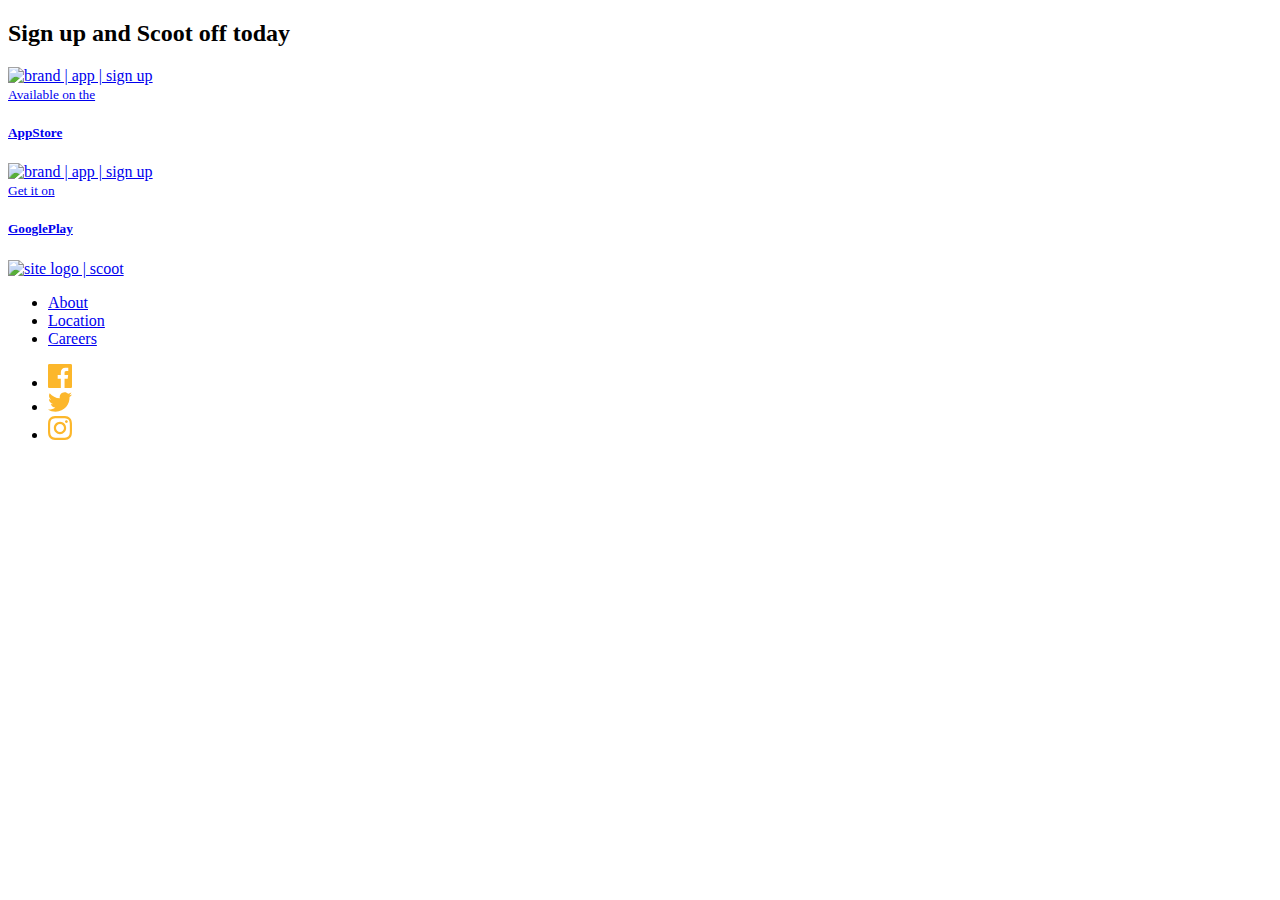
==== pages/careers/index.html @ c2de00ba "upload about page" ====
<!DOCTYPE html>
<html lang="en">
  <head>
    <meta charset="UTF-8" />
    <meta http-equiv="X-UA-Compatible" content="IE=edge" />
    <meta name="viewport" content="width=device-width, initial-scale=1.0" />
    <title>SCOOT | CAREER</title>
  </head>

  <body>
    <!-- HEADER -->

    <!-- MAIN -->
    <main class="main career">

    </main>

    <!-- FOOTER -->
    <footer class="footer">
      <section class="sign-up">
        <div class="container">
          <div class="sign-up__info">
            <h2 class="sign-up__title">Sign up and Scoot off today</h2>
          </div>

          <div class="sign-up__btns">
            <a href="#" class="sign-up__btn">
              <img src="./images/svg/apple.svg" alt="brand | app | sign up" />
              <div class="btn__text">
                <small class="btn__small-text">Available on the</small>
                <h5 class="btn__h5-text">AppStore</h5>
              </div>
            </a>

            <a href="#" class="sign-up__btn">
              <img src="./images/svg/google.svg" alt="brand | app | sign up" />
              <div class="btn__text">
                <small class="btn__small-text">Get it on</small>
                <h5 class="btn__h5-text">GooglePlay</h5>
              </div>
            </a>
          </div>
        </div>
      </section>

      <section class="footer__navbar">
        <div class="container">
          <!-- SITE---LOGO -->
          <a href="./" class="site-logo__link">
            <img
              class="site-logo__img"
              width="103"
              height="29"
              src="./images/svg/site-logo-light.svg"
              alt="site logo | scoot"
            />
          </a>

          <!-- NAV BAR -->
          <nav class="site-nav">
            <!-- NAV__LIST -->
            <ul class="site-nav__list">
              <li class="site-nav__item">
                <a href="./pages/about/" class="site-nav__link"> About </a>
              </li>

              <li class="site-nav__item">
                <a href="./pages/locations/" class="site-nav__link">
                  Location
                </a>
              </li>

              <li class="site-nav__item">
                <a href="./pages/careers/" class="site-nav__link"> Careers </a>
              </li>
            </ul>

            <!-- FOOTER ICONS -->
            <ul class="icons__group">
              <li class="icons__item">
                <a href="#" class="icons__link">
                  <svg
                    width="24"
                    height="24"
                    viewBox="0 0 24 24"
                    fill="none"
                    xmlns="http://www.w3.org/2000/svg"
                  >
                    <path
                      d="M22.675 0H1.325C0.593 0 0 0.593 0 1.325V22.676C0 23.407 0.593 24 1.325 24H12.82V14.706H9.692V11.084H12.82V8.413C12.82 5.313 14.713 3.625 17.479 3.625C18.804 3.625 19.942 3.724 20.274 3.768V7.008L18.356 7.009C16.852 7.009 16.561 7.724 16.561 8.772V11.085H20.148L19.681 14.707H16.561V24H22.677C23.407 24 24 23.407 24 22.675V1.325C24 0.593 23.407 0 22.675 0Z"
                      fill="#FCB72B"
                    />
                  </svg>
                </a>
              </li>

              <li class="icons__item">
                <a href="#" class="icons__link">
                  <svg
                    width="24"
                    height="20"
                    viewBox="0 0 24 20"
                    fill="none"
                    xmlns="http://www.w3.org/2000/svg"
                  >
                    <path
                      d="M24 2.55699C23.117 2.94899 22.168 3.21299 21.172 3.33199C22.189 2.72299 22.97 1.75799 23.337 0.607986C22.386 1.17199 21.332 1.58199 20.21 1.80299C19.313 0.845986 18.032 0.247986 16.616 0.247986C13.437 0.247986 11.101 3.21399 11.819 6.29299C7.728 6.08799 4.1 4.12799 1.671 1.14899C0.381 3.36199 1.002 6.25699 3.194 7.72299C2.388 7.69699 1.628 7.47599 0.965 7.10699C0.911 9.38799 2.546 11.522 4.914 11.997C4.221 12.185 3.462 12.229 2.69 12.081C3.316 14.037 5.134 15.46 7.29 15.5C5.22 17.123 2.612 17.848 0 17.54C2.179 18.937 4.768 19.752 7.548 19.752C16.69 19.752 21.855 12.031 21.543 5.10599C22.505 4.41099 23.34 3.54399 24 2.55699Z"
                      fill="#FCB72B"
                    />
                  </svg>
                </a>
              </li>

              <li class="icons__item">
                <a href="#" class="icons__link">
                  <svg
                    width="24"
                    height="24"
                    viewBox="0 0 24 24"
                    fill="none"
                    xmlns="http://www.w3.org/2000/svg"
                  >
                    <path
                      fill-rule="evenodd"
                      clip-rule="evenodd"
                      d="M12 0C8.741 0 8.333 0.014 7.053 0.072C2.695 0.272 0.273 2.69 0.073 7.052C0.014 8.333 0 8.741 0 12C0 15.259 0.014 15.668 0.072 16.948C0.272 21.306 2.69 23.728 7.052 23.928C8.333 23.986 8.741 24 12 24C15.259 24 15.668 23.986 16.948 23.928C21.302 23.728 23.73 21.31 23.927 16.948C23.986 15.668 24 15.259 24 12C24 8.741 23.986 8.333 23.928 7.053C23.732 2.699 21.311 0.273 16.949 0.073C15.668 0.014 15.259 0 12 0ZM12 2.163C15.204 2.163 15.584 2.175 16.85 2.233C20.102 2.381 21.621 3.924 21.769 7.152C21.827 8.417 21.838 8.797 21.838 12.001C21.838 15.206 21.826 15.585 21.769 16.85C21.62 20.075 20.105 21.621 16.85 21.769C15.584 21.827 15.206 21.839 12 21.839C8.796 21.839 8.416 21.827 7.151 21.769C3.891 21.62 2.38 20.07 2.232 16.849C2.174 15.584 2.162 15.205 2.162 12C2.162 8.796 2.175 8.417 2.232 7.151C2.381 3.924 3.896 2.38 7.151 2.232C8.417 2.175 8.796 2.163 12 2.163ZM5.838 12C5.838 8.597 8.597 5.838 12 5.838C15.403 5.838 18.162 8.597 18.162 12C18.162 15.404 15.403 18.163 12 18.163C8.597 18.163 5.838 15.403 5.838 12ZM12 16C9.791 16 8 14.21 8 12C8 9.791 9.791 8 12 8C14.209 8 16 9.791 16 12C16 14.21 14.209 16 12 16ZM16.965 5.595C16.965 4.8 17.61 4.155 18.406 4.155C19.201 4.155 19.845 4.8 19.845 5.595C19.845 6.39 19.201 7.035 18.406 7.035C17.61 7.035 16.965 6.39 16.965 5.595Z"
                      fill="#FCB72B"
                    />
                  </svg>
                </a>
              </li>
            </ul>
          </nav>
        </div>
      </section>
    </footer>


    <script src="../../js/app.js"></script>
  </body>
</html>
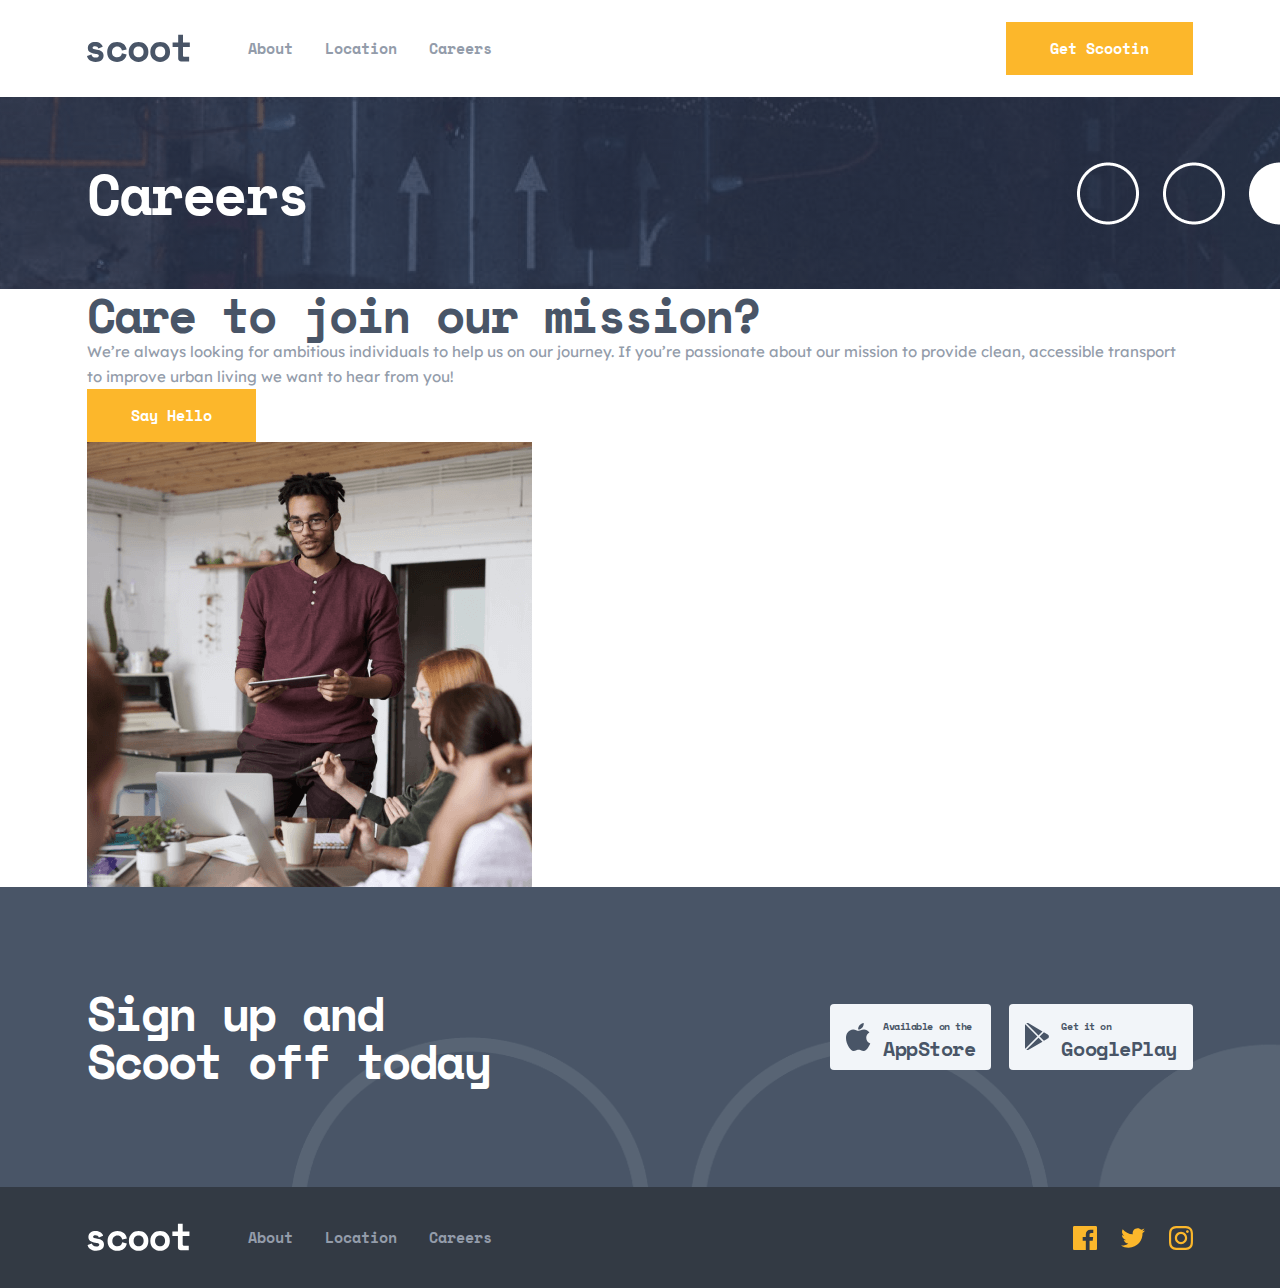
==== commit 3a934e06: "tynified images" ====
--- a/pages/careers/index.html
+++ b/pages/careers/index.html
@@ -5,14 +5,110 @@
     <meta http-equiv="X-UA-Compatible" content="IE=edge" />
     <meta name="viewport" content="width=device-width, initial-scale=1.0" />
     <title>SCOOT | CAREER</title>
+    <!-- FAVICON -->
+    <link
+      rel="shortcut icon"
+      href="../../images/svg/site-logo-light.svg"
+      type="image/x-icon"
+    />
+    <!-- STYLE -->
+    <link rel="stylesheet" href="../../css/main.css" />
   </head>
-
-  <body>
+  <body class="career">
     <!-- HEADER -->
+    <header class="header">
+      <div class="container">
+        <!-- SITE-NAV TOGGLER BTNs -->
+        <!-- ---OPENER -->
+        <button class="site-nav__btn opener">
+          <img src="../../images/svg/oppener.svg" />
+        </button>
+
+        <!-- --CLOSER -->
+        <button class="site-nav__btn closer">
+          <img src="../../images/svg/closer.svg" />
+        </button>
+
+        <!-- SITE--LOGO -->
+        <a href="../../" class="site-logo__link">
+          <img
+            class="site-logo__img"
+            width="103"
+            height="29"
+            src="../../images/svg/site-logo.svg"
+            alt="site logo | scoot"
+          />
+        </a>
+
+        <!-- NAV BAR -->
+        <nav class="site-nav">
+          <!-- NAV__LIST -->
+          <ul class="site-nav__list">
+            <li class="site-nav__item">
+              <a href="./" class="site-nav__link"> About </a>
+            </li>
+
+            <li class="site-nav__item">
+              <a href="../locations/" class="site-nav__link"> Location </a>
+            </li>
+
+            <li class="site-nav__item">
+              <a href="../careers/" class="site-nav__link"> Careers </a>
+            </li>
+          </ul>
+
+          <!-- SITE BTN -->
+          <a href="#" class="site-btn">Get Scootin</a>
+        </nav>
+        <div class="black-bg"></div>
+      </div>
+    </header>
 
     <!-- MAIN -->
-    <main class="main career">
-
+    <main class="main">
+      <section class="main-top">
+        <div class="container">
+          <h1 class="main-top__title">Careers</h1>
+
+          <div class="img-group">
+            <img
+              class="img-group__item"
+              src="../../images/png/main-top-circle.png"
+            />
+            <img
+              class="img-group__item"
+              src="../../images/png/main-top-circle.png"
+            />
+            <img
+              class="img-group__item"
+              src="../../images/png/main-top-circle-half.png"
+            />
+          </div>
+        </div>
+      </section>
+
+      <section class="hero">
+        <div class="container">
+          <div class="hero__info">
+            <h2 class="hero__title">Care to join our mission?</h2>
+
+            <p class="hero__text">
+              We’re always looking for ambitious individuals to help us on our
+              journey. If you’re passionate about our mission to provide clean,
+              accessible transport to improve urban living we want to hear from
+              you!
+            </p>
+
+            <a href="./" class="site-btn"> Say Hello </a>
+          </div>
+
+          <div class="hero__img-wrapper">
+            <img src="../../images/png/career-hero-img.png" class="hero__img" />
+          </div>
+
+          <img src="" class="abs-img">
+        </div>
+      </section>
     </main>
 
     <!-- FOOTER -->
@@ -25,7 +121,10 @@
 
           <div class="sign-up__btns">
             <a href="#" class="sign-up__btn">
-              <img src="./images/svg/apple.svg" alt="brand | app | sign up" />
+              <img
+                src="../../images/svg/apple.svg"
+                alt="brand | app | sign up"
+              />
               <div class="btn__text">
                 <small class="btn__small-text">Available on the</small>
                 <h5 class="btn__h5-text">AppStore</h5>
@@ -33,7 +132,10 @@
             </a>
 
             <a href="#" class="sign-up__btn">
-              <img src="./images/svg/google.svg" alt="brand | app | sign up" />
+              <img
+                src="../../images/svg/google.svg"
+                alt="brand | app | sign up"
+              />
               <div class="btn__text">
                 <small class="btn__small-text">Get it on</small>
                 <h5 class="btn__h5-text">GooglePlay</h5>
@@ -46,12 +148,12 @@
       <section class="footer__navbar">
         <div class="container">
           <!-- SITE---LOGO -->
-          <a href="./" class="site-logo__link">
+          <a href="../../" class="site-logo__link">
             <img
               class="site-logo__img"
               width="103"
               height="29"
-              src="./images/svg/site-logo-light.svg"
+              src="../../images/svg/site-logo-light.svg"
               alt="site logo | scoot"
             />
           </a>
@@ -61,17 +163,15 @@
             <!-- NAV__LIST -->
             <ul class="site-nav__list">
               <li class="site-nav__item">
-                <a href="./pages/about/" class="site-nav__link"> About </a>
+                <a href="../about/" class="site-nav__link"> About </a>
               </li>
 
               <li class="site-nav__item">
-                <a href="./pages/locations/" class="site-nav__link">
-                  Location
-                </a>
+                <a href="../locations/" class="site-nav__link"> Location </a>
               </li>
 
               <li class="site-nav__item">
-                <a href="./pages/careers/" class="site-nav__link"> Careers </a>
+                <a href="./" class="site-nav__link"> Careers </a>
               </li>
             </ul>
 
@@ -135,7 +235,7 @@
       </section>
     </footer>
 
-
+    <!-- SCRIPT -->
     <script src="../../js/app.js"></script>
   </body>
 </html>
--- a/css/main.css
+++ b/css/main.css
@@ -0,0 +1,1266 @@
+/* space-mono-regular - latin */
+@font-face {
+  font-family: "Space Mono";
+  font-style: normal;
+  font-weight: 400;
+  src: url("../fonts/SB mono/space-mono-v12-latin-regular.eot"); /* IE9 Compat Modes */
+  src: local(""), url("../fonts/SB mono/space-mono-v12-latin-regular.eot?#iefix") format("embedded-opentype"), url("../fonts/SB mono/space-mono-v12-latin-regular.woff2") format("woff2"), url("../fonts/SB mono/space-mono-v12-latin-regular.woff") format("woff"), url("../fonts/SB mono/space-mono-v12-latin-regular.ttf") format("truetype"), url("../fonts/SB mono/space-mono-v12-latin-regular.svg#SpaceMono") format("svg"); /* Legacy iOS */
+}
+/* space-mono-700 - latin */
+@font-face {
+  font-family: "Space Mono Bold";
+  font-style: normal;
+  font-weight: 700;
+  src: url("../fonts/SB mono/space-mono-v12-latin-700.eot"); /* IE9 Compat Modes */
+  src: local(""), url("../fonts/SB mono/space-mono-v12-latin-700.eot?#iefix") format("embedded-opentype"), url("../fonts/SB mono/space-mono-v12-latin-700.woff2") format("woff2"), url("../fonts/SB mono/space-mono-v12-latin-700.woff") format("woff"), url("../fonts/SB mono/space-mono-v12-latin-700.ttf") format("truetype"), url("../fonts/SB mono/space-mono-v12-latin-700.svg#SpaceMono") format("svg"); /* Legacy iOS */
+}
+/* lexend-deca-regular - latin */
+@font-face {
+  font-family: "Lexend Deca";
+  font-style: normal;
+  font-weight: 400;
+  src: url("../fonts/lexend deca/lexend-deca-v17-latin-regular.eot"); /* IE9 Compat Modes */
+  src: local(""), url("../fonts/lexend deca/lexend-deca-v17-latin-regular.eot?#iefix") format("embedded-opentype"), url("../fonts/lexend deca/lexend-deca-v17-latin-regular.woff2") format("woff2"), url("../fonts/lexend deca/lexend-deca-v17-latin-regular.woff") format("woff"), url("../fonts/lexend deca/lexend-deca-v17-latin-regular.ttf") format("truetype"), url("../fonts/lexend deca/lexend-deca-v17-latin-regular.svg#LexendDeca") format("svg"); /* Legacy iOS */
+}
+/*! normalize.css v8.0.1 | MIT License | github.com/necolas/normalize.css */
+/* Document
+   ========================================================================== */
+/**
+ * 1. Correct the line height in all browsers.
+ * 2. Prevent adjustments of font size after orientation changes in iOS.
+ */
+html {
+  line-height: 1.15; /* 1 */
+  -webkit-text-size-adjust: 100%; /* 2 */
+}
+
+/* Sections
+   ========================================================================== */
+/**
+ * Remove the margin in all browsers.
+ */
+body {
+  margin: 0;
+}
+
+/**
+ * Render the `main` element consistently in IE.
+ */
+main {
+  display: block;
+}
+
+/**
+ * Correct the font size and margin on `h1` elements within `section` and
+ * `article` contexts in Chrome, Firefox, and Safari.
+ */
+h1 {
+  font-size: 2em;
+  margin: 0.67em 0;
+}
+
+/* Grouping content
+   ========================================================================== */
+/**
+ * 1. Add the correct box sizing in Firefox.
+ * 2. Show the overflow in Edge and IE.
+ */
+hr {
+  box-sizing: content-box; /* 1 */
+  height: 0; /* 1 */
+  overflow: visible; /* 2 */
+}
+
+/**
+ * 1. Correct the inheritance and scaling of font size in all browsers.
+ * 2. Correct the odd `em` font sizing in all browsers.
+ */
+pre {
+  font-family: monospace, monospace; /* 1 */
+  font-size: 1em; /* 2 */
+}
+
+/* Text-level semantics
+   ========================================================================== */
+/**
+ * Remove the gray background on active links in IE 10.
+ */
+a {
+  background-color: transparent;
+}
+
+/**
+ * 1. Remove the bottom border in Chrome 57-
+ * 2. Add the correct text decoration in Chrome, Edge, IE, Opera, and Safari.
+ */
+abbr[title] {
+  border-bottom: none; /* 1 */
+  text-decoration: underline; /* 2 */
+  -webkit-text-decoration: underline dotted;
+          text-decoration: underline dotted; /* 2 */
+}
+
+/**
+ * Add the correct font weight in Chrome, Edge, and Safari.
+ */
+b,
+strong {
+  font-weight: bolder;
+}
+
+/**
+ * 1. Correct the inheritance and scaling of font size in all browsers.
+ * 2. Correct the odd `em` font sizing in all browsers.
+ */
+code,
+kbd,
+samp {
+  font-family: monospace, monospace; /* 1 */
+  font-size: 1em; /* 2 */
+}
+
+/**
+ * Add the correct font size in all browsers.
+ */
+small {
+  font-size: 80%;
+}
+
+/**
+ * Prevent `sub` and `sup` elements from affecting the line height in
+ * all browsers.
+ */
+sub,
+sup {
+  font-size: 75%;
+  line-height: 0;
+  position: relative;
+  vertical-align: baseline;
+}
+
+sub {
+  bottom: -0.25em;
+}
+
+sup {
+  top: -0.5em;
+}
+
+/* Embedded content
+   ========================================================================== */
+/**
+ * Remove the border on images inside links in IE 10.
+ */
+img {
+  border-style: none;
+}
+
+/* Forms
+   ========================================================================== */
+/**
+ * 1. Change the font styles in all browsers.
+ * 2. Remove the margin in Firefox and Safari.
+ */
+button,
+input,
+optgroup,
+select,
+textarea {
+  font-family: inherit; /* 1 */
+  font-size: 100%; /* 1 */
+  line-height: 1.15; /* 1 */
+  margin: 0; /* 2 */
+}
+
+/**
+ * Show the overflow in IE.
+ * 1. Show the overflow in Edge.
+ */
+button,
+input { /* 1 */
+  overflow: visible;
+}
+
+/**
+ * Remove the inheritance of text transform in Edge, Firefox, and IE.
+ * 1. Remove the inheritance of text transform in Firefox.
+ */
+button,
+select { /* 1 */
+  text-transform: none;
+}
+
+/**
+ * Correct the inability to style clickable types in iOS and Safari.
+ */
+button,
+[type=button],
+[type=reset],
+[type=submit] {
+  -webkit-appearance: button;
+}
+
+/**
+ * Remove the inner border and padding in Firefox.
+ */
+button::-moz-focus-inner,
+[type=button]::-moz-focus-inner,
+[type=reset]::-moz-focus-inner,
+[type=submit]::-moz-focus-inner {
+  border-style: none;
+  padding: 0;
+}
+
+/**
+ * Restore the focus styles unset by the previous rule.
+ */
+button:-moz-focusring,
+[type=button]:-moz-focusring,
+[type=reset]:-moz-focusring,
+[type=submit]:-moz-focusring {
+  outline: 1px dotted ButtonText;
+}
+
+/**
+ * Correct the padding in Firefox.
+ */
+fieldset {
+  padding: 0.35em 0.75em 0.625em;
+}
+
+/**
+ * 1. Correct the text wrapping in Edge and IE.
+ * 2. Correct the color inheritance from `fieldset` elements in IE.
+ * 3. Remove the padding so developers are not caught out when they zero out
+ *    `fieldset` elements in all browsers.
+ */
+legend {
+  box-sizing: border-box; /* 1 */
+  color: inherit; /* 2 */
+  display: table; /* 1 */
+  max-width: 100%; /* 1 */
+  padding: 0; /* 3 */
+  white-space: normal; /* 1 */
+}
+
+/**
+ * Add the correct vertical alignment in Chrome, Firefox, and Opera.
+ */
+progress {
+  vertical-align: baseline;
+}
+
+/**
+ * Remove the default vertical scrollbar in IE 10+.
+ */
+textarea {
+  overflow: auto;
+}
+
+/**
+ * 1. Add the correct box sizing in IE 10.
+ * 2. Remove the padding in IE 10.
+ */
+[type=checkbox],
+[type=radio] {
+  box-sizing: border-box; /* 1 */
+  padding: 0; /* 2 */
+}
+
+/**
+ * Correct the cursor style of increment and decrement buttons in Chrome.
+ */
+[type=number]::-webkit-inner-spin-button,
+[type=number]::-webkit-outer-spin-button {
+  height: auto;
+}
+
+/**
+ * 1. Correct the odd appearance in Chrome and Safari.
+ * 2. Correct the outline style in Safari.
+ */
+[type=search] {
+  -webkit-appearance: textfield; /* 1 */
+  outline-offset: -2px; /* 2 */
+}
+
+/**
+ * Remove the inner padding in Chrome and Safari on macOS.
+ */
+[type=search]::-webkit-search-decoration {
+  -webkit-appearance: none;
+}
+
+/**
+ * 1. Correct the inability to style clickable types in iOS and Safari.
+ * 2. Change font properties to `inherit` in Safari.
+ */
+::-webkit-file-upload-button {
+  -webkit-appearance: button; /* 1 */
+  font: inherit; /* 2 */
+}
+
+/* Interactive
+   ========================================================================== */
+/*
+ * Add the correct display in Edge, IE 10+, and Firefox.
+ */
+details {
+  display: block;
+}
+
+/*
+ * Add the correct display in all browsers.
+ */
+summary {
+  display: list-item;
+}
+
+/* Misc
+   ========================================================================== */
+/**
+ * Add the correct display in IE 10+.
+ */
+template {
+  display: none;
+}
+
+/**
+ * Add the correct display in IE 10.
+ */
+[hidden] {
+  display: none;
+}
+
+body {
+  font-size: 1.5rem;
+  line-height: 1.67;
+  letter-spacing: normal;
+  color: #939caa;
+  font-family: "Lexend Deca", Helvetica, sans-serif;
+  font-weight: 400;
+}
+
+h1 {
+  font-size: 5.6rem;
+  line-height: 1;
+  letter-spacing: -2.5px;
+  color: #495567;
+  font-family: "Space Mono Bold", Arial, sans-serif;
+  font-weight: 700;
+}
+
+h2 {
+  font-size: 4.8rem;
+  line-height: 1;
+  letter-spacing: -2.14px;
+  color: #495567;
+  font-family: "Space Mono Bold", Arial, sans-serif;
+  font-weight: 700;
+}
+
+h3 {
+  font-size: 4rem;
+  line-height: 1.2;
+  letter-spacing: -1.79px;
+  color: #495567;
+  font-family: "Space Mono Bold", Arial, sans-serif;
+  font-weight: 700;
+}
+
+h4 {
+  font-size: 2.4rem;
+  line-height: 1.17;
+  letter-spacing: -1.07px;
+  color: #495567;
+  font-family: "Space Mono Bold", Arial, sans-serif;
+  font-weight: 700;
+}
+
+*,
+*::after,
+*::before {
+  margin: 0;
+  padding: 0;
+  box-sizing: border-box;
+  scroll-behavior: smooth;
+}
+
+*:focus {
+  outline: 2px dashed #fcb72b;
+  outline-offset: 4px;
+}
+
+html {
+  height: 100%;
+  font-size: 62.5%;
+}
+
+body {
+  height: 100%;
+  display: flex;
+  flex-direction: column;
+  background-color: #ffffff;
+}
+
+h1,
+h2,
+h3,
+h4,
+.h5,
+.h6 {
+  font-family: "Space Mono Bold", Arial, sans-serif;
+  margin: 0;
+}
+
+ul,
+ol {
+  list-style: none;
+  margin: 0;
+  padding: 0;
+}
+
+a {
+  text-decoration: none;
+}
+
+img {
+  display: flex;
+}
+
+section {
+  overflow-x: hidden;
+}
+
+.main {
+  flex-grow: 1;
+  margin-top: 97.05px;
+}
+
+.container {
+  width: 100%;
+  max-width: 1206px;
+  margin: 0 auto;
+  padding: 0 50px;
+}
+
+.scroll-none {
+  overflow: hidden;
+}
+
+button {
+  cursor: pointer;
+}
+
+.site-btn {
+  display: inline-block;
+  background-color: #fcb72b;
+  text-align: center;
+  font-size: 1.5rem;
+  line-height: 1.67;
+  letter-spacing: normal;
+  color: #ffffff;
+  font-family: "Space Mono Bold", Arial, sans-serif;
+  font-weight: 700;
+  border: 3px solid #fcb72b;
+  border-radius: 0px;
+  padding: 1.1rem 4.1rem;
+  transition: all 0.3s ease-in;
+}
+.site-btn:hover {
+  background-color: transparent;
+  color: #fcb72b;
+}
+.site-btn:active {
+  opacity: 0.6;
+}
+
+.site-nav__btn {
+  padding: 1.1rem 3.7rem;
+}
+
+.main-top {
+  padding-top: 6.85rem;
+  padding-bottom: 6.95rem;
+  background: linear-gradient(180deg, rgba(47, 59, 89, 0.693) 99%, #fff 0%), url("../images/png/main-top-about-bg.png");
+  background-repeat: no-repeat;
+  background-size: cover;
+  position: relative;
+}
+.main-top .container {
+  display: flex;
+  justify-content: space-between;
+  align-items: center;
+}
+.main-top__title {
+  color: #ffffff;
+}
+.main-top .img-group {
+  display: flex;
+  position: absolute;
+  gap: 2.4rem;
+  right: 0;
+  top: auto;
+  bottom: auto;
+}
+
+.career .main-top {
+  background: linear-gradient(180deg, rgba(47, 59, 89, 0.693) 99%, #fff 0%), url("../images/png/main-top-career-bg.png");
+}
+
+.header {
+  width: 100%;
+  position: fixed;
+  top: 0;
+  left: 0;
+  right: 0;
+  z-index: 999;
+  padding-top: 2.2rem;
+  padding-bottom: 2.2rem;
+  background-color: #ffffff;
+}
+.header .container {
+  display: flex;
+  align-items: center;
+}
+
+.site-logo__link {
+  margin-right: 5.81rem;
+}
+
+.site-nav {
+  display: flex;
+  align-items: center;
+  justify-content: space-between;
+  flex-grow: 1;
+}
+.site-nav__list {
+  display: flex;
+  align-items: center;
+  gap: 3.2rem;
+}
+.site-nav__link {
+  font-size: 1.5rem;
+  line-height: 1.67;
+  letter-spacing: normal;
+  color: #939caa;
+  font-family: "Space Mono Bold", Arial, sans-serif;
+  font-weight: 700;
+  transition: color 0.2s ease-in;
+}
+.site-nav__link:hover {
+  color: #fcb72b;
+}
+.site-nav__link:active {
+  opacity: 0.6;
+}
+.site-nav__btn {
+  width: 20px;
+  height: 16px;
+  display: none;
+  border: none;
+  background-color: transparent;
+  padding: 0;
+  margin: 0;
+  margin-top: auto;
+  margin-bottom: auto;
+  cursor: pointer;
+}
+.site-nav__btn.show {
+  display: inline-block;
+}
+
+.black-bg {
+  display: none;
+  width: w0vw;
+  height: 100vh;
+  position: fixed;
+  top: 72px;
+  left: 0;
+  z-index: -1;
+  background-color: rgba(0, 0, 0, 0.5);
+  display: flex;
+}
+
+.black-bg.show-nav {
+  width: 100vw;
+}
+
+.home .hero {
+  width: 100%;
+  background: url("../images/png/hero-2.png"), url("../images/png/hero-1.png"), linear-gradient(180deg, rgba(47, 59, 89, 0.693) 99%, #fff 0%), url("../images/png/hero-bg.png");
+  background-repeat: no-repeat;
+  background-size: 580px 180px, 23vw 20px, cover, cover;
+  background-position: 50vw 420px, 0px 420px, center, center center;
+  padding-top: 15.3em;
+  padding-bottom: 15.2rem;
+}
+.home .hero__info {
+  max-width: 500px;
+  color: #ffffff;
+}
+.home .hero__title {
+  color: #ffffff;
+  margin-bottom: 4rem;
+}
+.home .hero__text {
+  padding-left: 9.5rem;
+  margin-bottom: 4rem;
+}
+.home .instructions {
+  background-image: url(../images/png/instruction-bg.png);
+  background-repeat: no-repeat;
+  background-size: 66% 15px;
+  background-position: left 20rem;
+  padding-top: 16rem;
+  padding-bottom: 10rem;
+}
+.home .instructions__list {
+  display: flex;
+  gap: 3rem;
+}
+.home .instructions__item {
+  max-width: 350px;
+}
+.home .instructions__img-wrapper {
+  width: 96px;
+  height: 96px;
+  background-color: #fcb72b;
+  border-radius: 50%;
+  display: flex;
+  align-items: center;
+  justify-content: center;
+  margin-bottom: 4rem;
+}
+.home .instructions__title {
+  margin-bottom: 2.7rem;
+}
+.home .easyTo {
+  padding-top: 10rem;
+  padding-bottom: 32.9rem;
+}
+.home .easyTo .container {
+  position: relative;
+  display: flex;
+  justify-content: space-between;
+  align-items: center;
+}
+.home .easyTo .ABSimg {
+  width: 1070px;
+  height: 170px;
+  position: absolute;
+  right: -30%;
+  bottom: 0;
+  z-index: 5;
+}
+.home .easyTo .second-img {
+  top: 70px;
+  right: -69%;
+}
+.home .easyTo .left-side {
+  top: 0;
+  left: -70%;
+}
+.home .easyTo .bg-half-circle {
+  background-image: url("../images/png/cicle-bg.png");
+  background-repeat: no-repeat;
+  background-position: center right;
+}
+.home .easyTo .left-bg {
+  background-image: url("../images/png/cicle-bg-left.png");
+  background-position: center left;
+}
+.home .easyTo .T-right {
+  flex-direction: row-reverse;
+  margin-top: 15.5em;
+  margin-bottom: 15.5em;
+}
+.home .easyTo__info {
+  width: 445px;
+}
+.home .easyTo__title {
+  margin-bottom: 2.4rem;
+}
+.home .easyTo__text {
+  margin-bottom: 4rem;
+}
+.home .easyTo__img-wrapper {
+  width: 445px;
+  height: 445px;
+  border-radius: 50%;
+  overflow: hidden;
+}
+
+.about .mobility {
+  padding-top: 6rem;
+}
+.about .mobility-inner {
+  position: relative;
+  padding-top: 6rem;
+  padding-bottom: 6rem;
+  background-image: url("../../images/png/cicle-bg.png");
+  background-repeat: no-repeat;
+  background-position: center right;
+}
+.about .mobility__info {
+  max-width: 445px;
+}
+.about .mobility__title {
+  margin-bottom: 2.4rem;
+}
+.about .mobility__img-wrapper {
+  width: 445px;
+  border-radius: 50%;
+  overflow: hidden;
+}
+.about .mobility .container {
+  display: flex;
+  justify-content: space-between;
+  align-items: center;
+}
+.about .mobility .abs-img__arrow {
+  width: 735px;
+  position: absolute;
+  right: 0;
+  bottom: 8rem;
+}
+.about .mobility .arrow-left {
+  width: 450px;
+  left: 0;
+  top: 60px;
+}
+.about .mobility .reverse {
+  background-image: url("../../images/png/cicle-bg-left.png");
+  background-position: left center;
+}
+.about .mobility .reverse .container {
+  flex-direction: row-reverse;
+}
+.about .values {
+  padding-top: 6rem;
+  padding-bottom: 6rem;
+}
+.about .values .container {
+  display: flex;
+  flex-direction: column;
+  align-items: center;
+  gap: 2.5rem;
+}
+.about .values__list {
+  width: 100%;
+  display: flex;
+  justify-content: space-between;
+  gap: 3rem;
+}
+.about .values__item {
+  width: 350px;
+  display: flex;
+  flex-direction: column;
+  align-items: center;
+  gap: 8.7rem;
+}
+.about .values__img {
+  border-radius: 50%;
+}
+.about .values__img-wrapper {
+  position: relative;
+  width: 240px;
+  height: 240px;
+}
+.about .values__img-number {
+  width: 96px;
+  height: 96px;
+  position: absolute;
+  right: 30%;
+  bottom: -55px;
+  display: flex;
+  align-items: center;
+  justify-content: center;
+  border-radius: 60%;
+  background-color: #fcb72b;
+}
+.about .values__img__info {
+  text-align: center;
+}
+.about .values__img__title {
+  margin-bottom: 2.7rem;
+}
+.about .values__info {
+  text-align: center;
+}
+.about .values__title {
+  margin-bottom: 2.7rem;
+}
+.about .faq {
+  padding-top: 6rem;
+  padding-bottom: 16rem;
+}
+.about .faq .container {
+  display: flex;
+  flex-direction: column;
+  gap: 6.4rem;
+}
+.about .faq__title {
+  text-align: center;
+}
+.about .faq .groups {
+  display: flex;
+  justify-content: space-between;
+  gap: 3rem;
+}
+.about .faq .groups__title {
+  width: 350px;
+}
+.about .faq .groups .cards {
+  display: flex;
+  flex-direction: column;
+  align-items: stretch;
+  gap: 1.6rem;
+}
+.about .faq .groups .cards .card {
+  max-width: 730px;
+  padding: 3.2rem 4rem;
+  background-color: #f2f5f9;
+  cursor: pointer;
+  transition: all 0.3s ease-in;
+}
+.about .faq .groups .cards .card:hover {
+  background-color: #fff4df;
+}
+.about .faq .groups .cards .card__header {
+  display: flex;
+  justify-content: space-between;
+  margin-bottom: 2.4rem;
+}
+.about .faq .groups .cards .card__btn {
+  border: none;
+  background-color: transparent;
+}
+.about .faq .groups .cards .card .open {
+  transform: rotate(180deg);
+}
+.about .faq .groups .cards .card__text {
+  color: #495567;
+}
+
+.footer .sign-up {
+  background-color: #495567;
+  background-image: url("../images/png/Group 22.png");
+  background-size: 990px 150px;
+  background-position: bottom right !important;
+  background-repeat: no-repeat;
+  padding-top: 10.2rem;
+  padding-bottom: 10.2rem;
+}
+.footer .sign-up__info {
+  width: 415px;
+}
+.footer .sign-up__title {
+  color: #ffffff;
+}
+.footer .sign-up .container {
+  display: flex;
+  justify-content: space-between;
+  align-items: center;
+}
+.footer .sign-up__btns {
+  display: flex;
+  align-items: center;
+  gap: 1.8rem;
+}
+.footer .sign-up__btn {
+  display: flex;
+  align-items: center;
+  align-content: center;
+  background-color: #f2f5f9;
+  border-radius: 4px;
+  gap: 12px;
+  padding-left: 1.6rem;
+  padding-right: 1.6rem;
+  padding-top: 0.8rem;
+  padding-bottom: 0.9rem;
+}
+.footer .sign-up__btn:focus {
+  outline-color: #f2f5f9;
+}
+.footer .sign-up .btn__small-text {
+  margin: 0;
+  font-size: 1rem;
+  line-height: 1.5;
+  letter-spacing: -0.45px;
+  color: #495567;
+  font-family: "Space Mono Bold", Arial, sans-serif;
+  font-weight: 700;
+}
+.footer .sign-up .btn__h5-text {
+  font-size: 2rem;
+  line-height: 1.2;
+  letter-spacing: -0.45px;
+  color: #495567;
+  font-family: "Space Mono Bold", Arial, sans-serif;
+  font-weight: 700;
+}
+.footer__navbar {
+  background-color: #333a44;
+  padding-top: 3.6rem;
+  padding-bottom: 3.6rem;
+}
+.footer .container {
+  display: flex;
+  align-items: center;
+}
+.footer .icons__group {
+  display: flex;
+  gap: 2.4rem;
+}
+.footer .icons__link {
+  height: 100%;
+  display: flex;
+  align-items: stretch;
+}
+.footer .icons__link svg {
+  height: 100%;
+  display: flex;
+}
+.footer .icons__link path {
+  transition: all 0.2s ease-in;
+}
+.footer .icons__link:hover path {
+  fill: #e5ecf4;
+}
+
+@media screen and (max-width: 1205px) {
+  .about .mobility .abs-img__arrow {
+    width: 600px;
+    height: 150px;
+  }
+  .about .mobility .abs-img__arrow.arrow-left {
+    width: 250px;
+    height: 170px;
+  }
+}
+@media screen and (max-width: 1055px) {
+  .about .mobility-inner {
+    background-position: top 6rem right;
+  }
+  .about .mobility-inner .container {
+    flex-direction: column-reverse;
+    gap: 5.6rem;
+    margin-bottom: 12rem;
+  }
+  .about .mobility-inner.reverse {
+    background-position: top 6rem left;
+  }
+  .about .mobility-inner.reverse .container {
+    flex-direction: column-reverse;
+  }
+  .about .mobility-inner .abs-img__arrow {
+    width: 700px;
+    height: 150px;
+    top: 33rem;
+    bottom: unset;
+  }
+  .about .mobility-inner .abs-img__arrow.arrow-left {
+    width: 50%;
+    height: 170px;
+    top: 0;
+  }
+}
+@media screen and (max-width: 972px) {
+  .about .values__list {
+    flex-direction: column;
+    align-items: center;
+    gap: 5.5rem;
+  }
+  .about .faq h3 {
+    text-align: center;
+  }
+  .about .faq .groups {
+    flex-direction: column;
+    align-items: center;
+  }
+  .about .faq .groups .cards {
+    width: 100%;
+  }
+  .about .faq .groups .cards .card {
+    max-width: none;
+  }
+}
+@media screen and (max-width: 768px) {
+  .header {
+    padding-top: 2.2rem;
+    padding-bottom: 2.1rem;
+  }
+  .home .hero {
+    padding-top: 13.7rem;
+    padding-bottom: 21.7rem;
+    text-align: center;
+    background-image: url("../images/png/hero-2.png"), url("../images/png/hero-tablet-bg.png");
+    background-size: 447px, cover;
+    background-position: bottom 40px left -150px, center;
+  }
+  .home .hero .container {
+    background: transparent;
+  }
+  .home .hero__info {
+    display: flex;
+    flex-direction: column;
+    justify-content: center;
+    align-items: center;
+    margin: 0 auto;
+  }
+  .home .instructions {
+    background-image: url(../images/png/instruction-mobile-bg.png);
+    background-size: 15px 512px;
+    background-position: top left 12.5vw;
+    padding-top: 12.2rem;
+    padding-bottom: 7.25rem;
+  }
+  .home .instructions__list {
+    flex-direction: column;
+    gap: 4rem;
+  }
+  .home .instructions__item {
+    max-width: 100%;
+    display: flex;
+    justify-content: space-between;
+  }
+  .home .instructions__info {
+    max-width: 398px;
+  }
+  .home .easyTo {
+    padding-top: 7.25rem;
+    padding-bottom: 10.4rem;
+  }
+  .home .easyTo .container {
+    position: relative;
+    display: flex;
+    flex-direction: column-reverse;
+    justify-content: space-between;
+    align-items: center;
+    text-align: center;
+    gap: 5.6rem;
+  }
+  .home .easyTo .ABSimg {
+    width: 100%;
+    position: absolute;
+    right: 0%;
+    top: 275px;
+    z-index: 5;
+  }
+  .home .easyTo .second-img {
+    top: 70px;
+    right: -69%;
+  }
+  .home .easyTo .left-side {
+    top: 0;
+    left: -55%;
+  }
+  .home .easyTo .bg-half-circle {
+    background-position: top right;
+  }
+  .home .easyTo .left-bg {
+    background-position: top left;
+  }
+  .home .easyTo .T-right {
+    flex-direction: column-reverse;
+    margin-top: 12.8rem;
+    margin-bottom: 12em;
+  }
+  .home .easyTo__info {
+    width: 445px;
+  }
+  .home .easyTo__title {
+    margin-bottom: 2.4rem;
+  }
+  .about .mobility .abs-img__arrow {
+    width: 100%;
+  }
+  .footer .sign-up {
+    padding-top: 6.2rem;
+    padding-bottom: 6.2rem;
+  }
+  .footer .sign-up__info {
+    text-align: center;
+    max-width: 415px;
+  }
+  .footer .sign-up .container {
+    display: flex;
+    flex-direction: column;
+    justify-content: space-between;
+    align-items: center;
+    gap: 4rem;
+  }
+  .footer .sign-up__btns {
+    gap: 1.286rem;
+  }
+  .footer__navbar {
+    background-color: #333a44;
+    padding-top: 3.6rem;
+    padding-bottom: 3.6rem;
+  }
+  .footer .container {
+    display: flex;
+    align-items: center;
+  }
+  .footer .icons__group {
+    display: flex;
+    gap: 2.4rem;
+  }
+}
+@media screen and (max-width: 720px) {
+  .scroll-none {
+    height: 100vw;
+    overflow-x: hidden;
+  }
+  .main {
+    margin-top: 72px;
+  }
+  .header .site-logo__link {
+    margin-left: auto;
+    margin-right: auto;
+  }
+  .header .site-nav {
+    height: 91.7vh;
+    width: 75vw;
+    position: absolute;
+    left: -75vw;
+    right: 0;
+    top: 72px;
+    bottom: 0px;
+    background-color: #333a44 !important;
+    z-index: 1000 !important;
+    flex-direction: column;
+    align-items: start;
+    padding: 6.4rem 3.2rem 2.4rem 3.2rem;
+    transition: left 0.3s ease-in;
+  }
+  .header .site-nav__list {
+    flex-direction: column;
+    align-items: start;
+    gap: 2.4rem;
+  }
+  .header .site-nav__link {
+    color: #f2f5f9;
+    font-size: 1.8rem;
+    line-height: 1.39;
+  }
+  .header .site-nav__link:hover {
+    color: #fcb72b;
+  }
+  .header .site-nav__link:active {
+    opacity: 0.6;
+  }
+  .header .site-nav__link:focus {
+    color: #fcb72b;
+  }
+  .header .site-nav__btn.opener {
+    display: block;
+  }
+  .header .site-nav__btn.hide {
+    display: none;
+  }
+  .header .site-nav.show-nav {
+    left: 0;
+  }
+  .site-btn {
+    margin: 0 auto;
+  }
+}
+@media screen and (max-width: 675px) {
+  .container {
+    padding: 0 25px;
+  }
+  .home .instructions {
+    background-position: top left 10vw;
+  }
+}
+@media screen and (max-width: 625px) {
+  h1 {
+    font-size: 4rem;
+    line-height: 1;
+  }
+  .home .hero {
+    background-image: url("../images/png/mobile-bg.png"), url("../images/png/hero-mobile-bg.png");
+    background-size: 140px, cover;
+    background-position: left bottom 34px, center;
+  }
+  .home .hero__info {
+    max-width: 350px;
+  }
+  .home .hero__info p {
+    font-size: 1.5rem;
+    padding: 0;
+  }
+  .home .instructions {
+    background-image: none;
+    padding-top: 12rem;
+    padding-bottom: 6rem;
+  }
+  .home .instructions__list {
+    gap: 4.8rem;
+  }
+  .home .instructions__item {
+    display: flex;
+    flex-direction: column;
+    justify-content: space-between;
+    align-items: center;
+    text-align: center;
+    margin: 0 auto;
+  }
+  .home .instructions__img-wrapper {
+    margin-bottom: 2.8rem;
+  }
+  .home .instructions__info {
+    max-width: 398px;
+  }
+  .home .instructions__title {
+    font-size: 2rem;
+    line-height: 1.4;
+  }
+  .footer .sign-up {
+    background-image: url("../images/png/Group 2.png");
+    background-size: contain;
+    padding-top: 8.8rem;
+    padding-bottom: 8.8rem;
+  }
+  .footer .sign-up__info {
+    max-width: 311px;
+  }
+  .footer .sign-up__title {
+    font-size: 3.2rem;
+  }
+  .footer .sign-up__btn {
+    gap: 8px;
+    padding-left: 1.1rem;
+    padding-right: 1.2rem;
+    padding-top: 0.571rem;
+    padding-bottom: 0.643rem;
+  }
+  .footer__navbar {
+    padding-top: 6.4rem;
+    padding-bottom: 8.8rem;
+  }
+  .footer__navbar .container {
+    flex-direction: column;
+    align-items: center;
+  }
+  .footer .site-nav {
+    flex-direction: column;
+    gap: 8.5rem;
+  }
+  .footer .site-nav__list {
+    flex-direction: column;
+  }
+  .footer .site-logo__link {
+    margin: 0 auto;
+    margin-bottom: 4.14rem;
+  }
+}
+@media screen and (max-width: 320px) {
+  .footer .sign-up__btns {
+    flex-direction: column;
+    align-items: stretch;
+    justify-content: space-between;
+  }
+}/*# sourceMappingURL=main.css.map */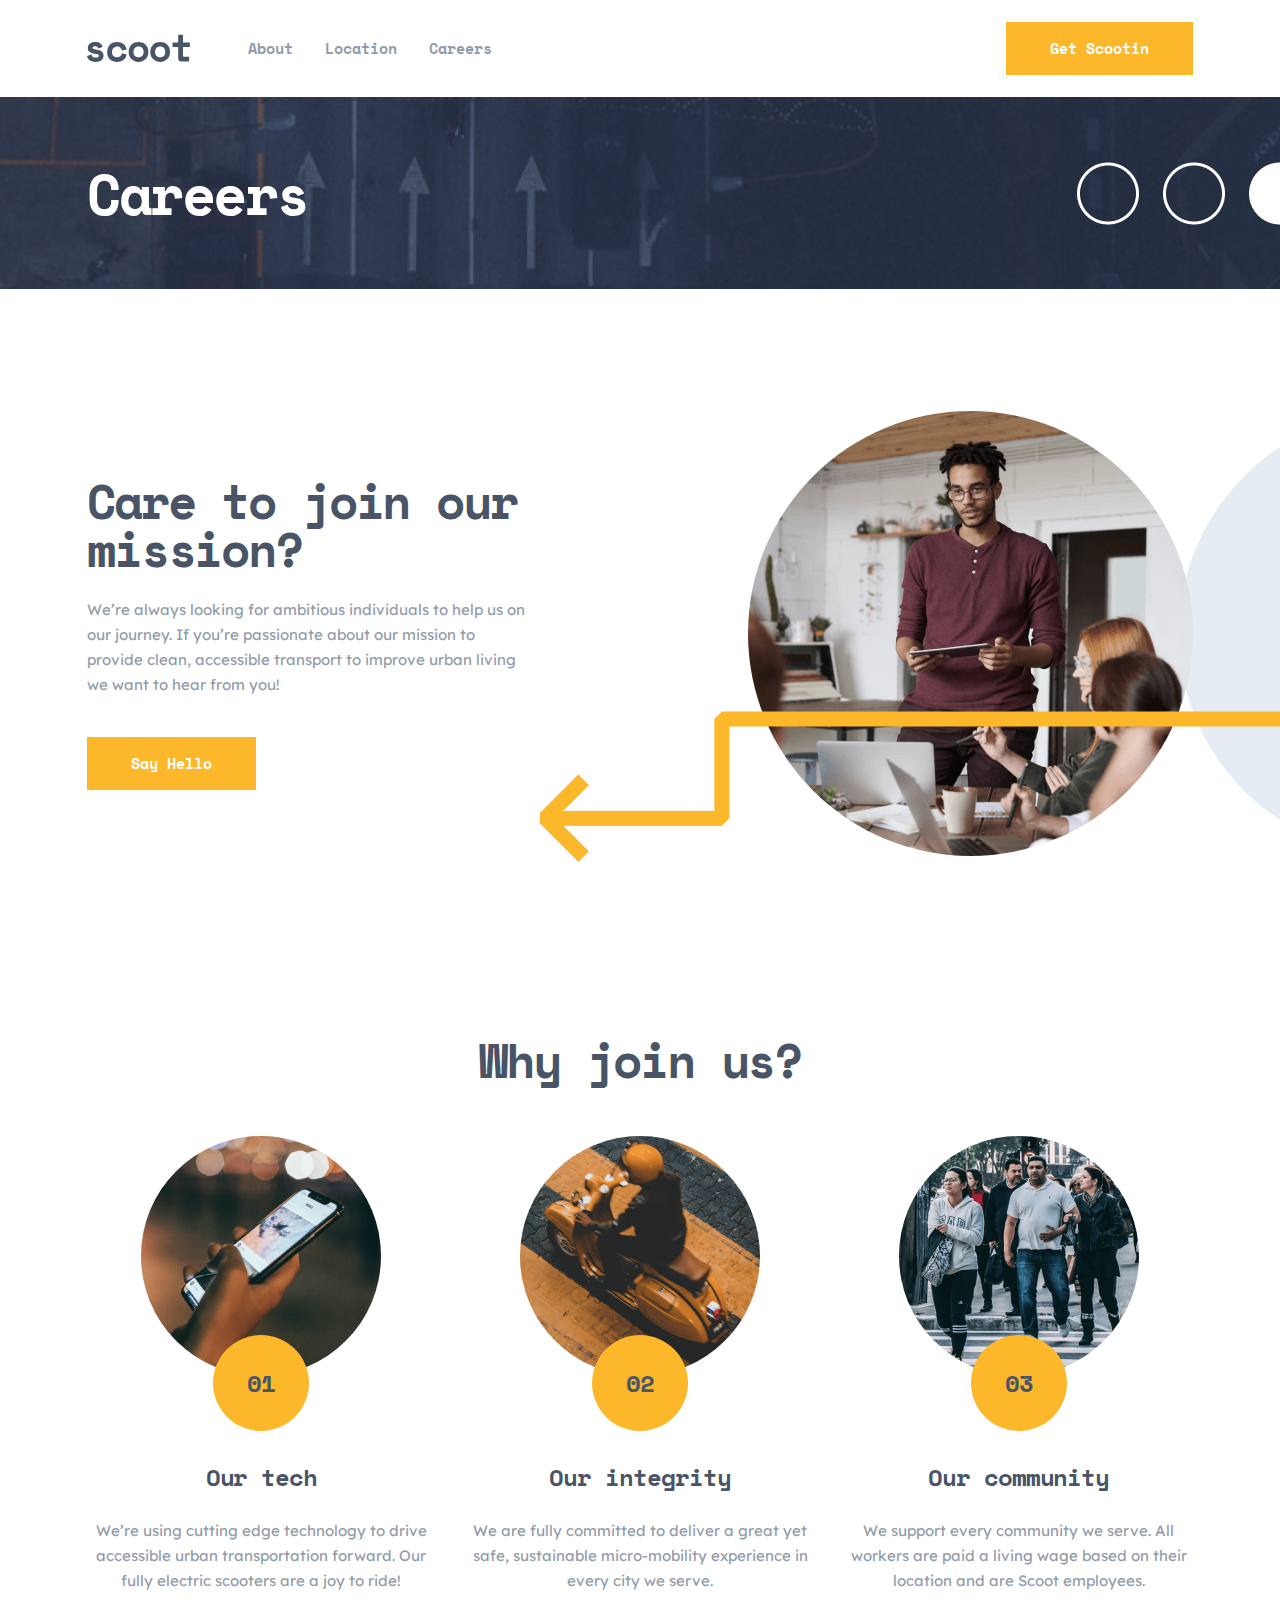
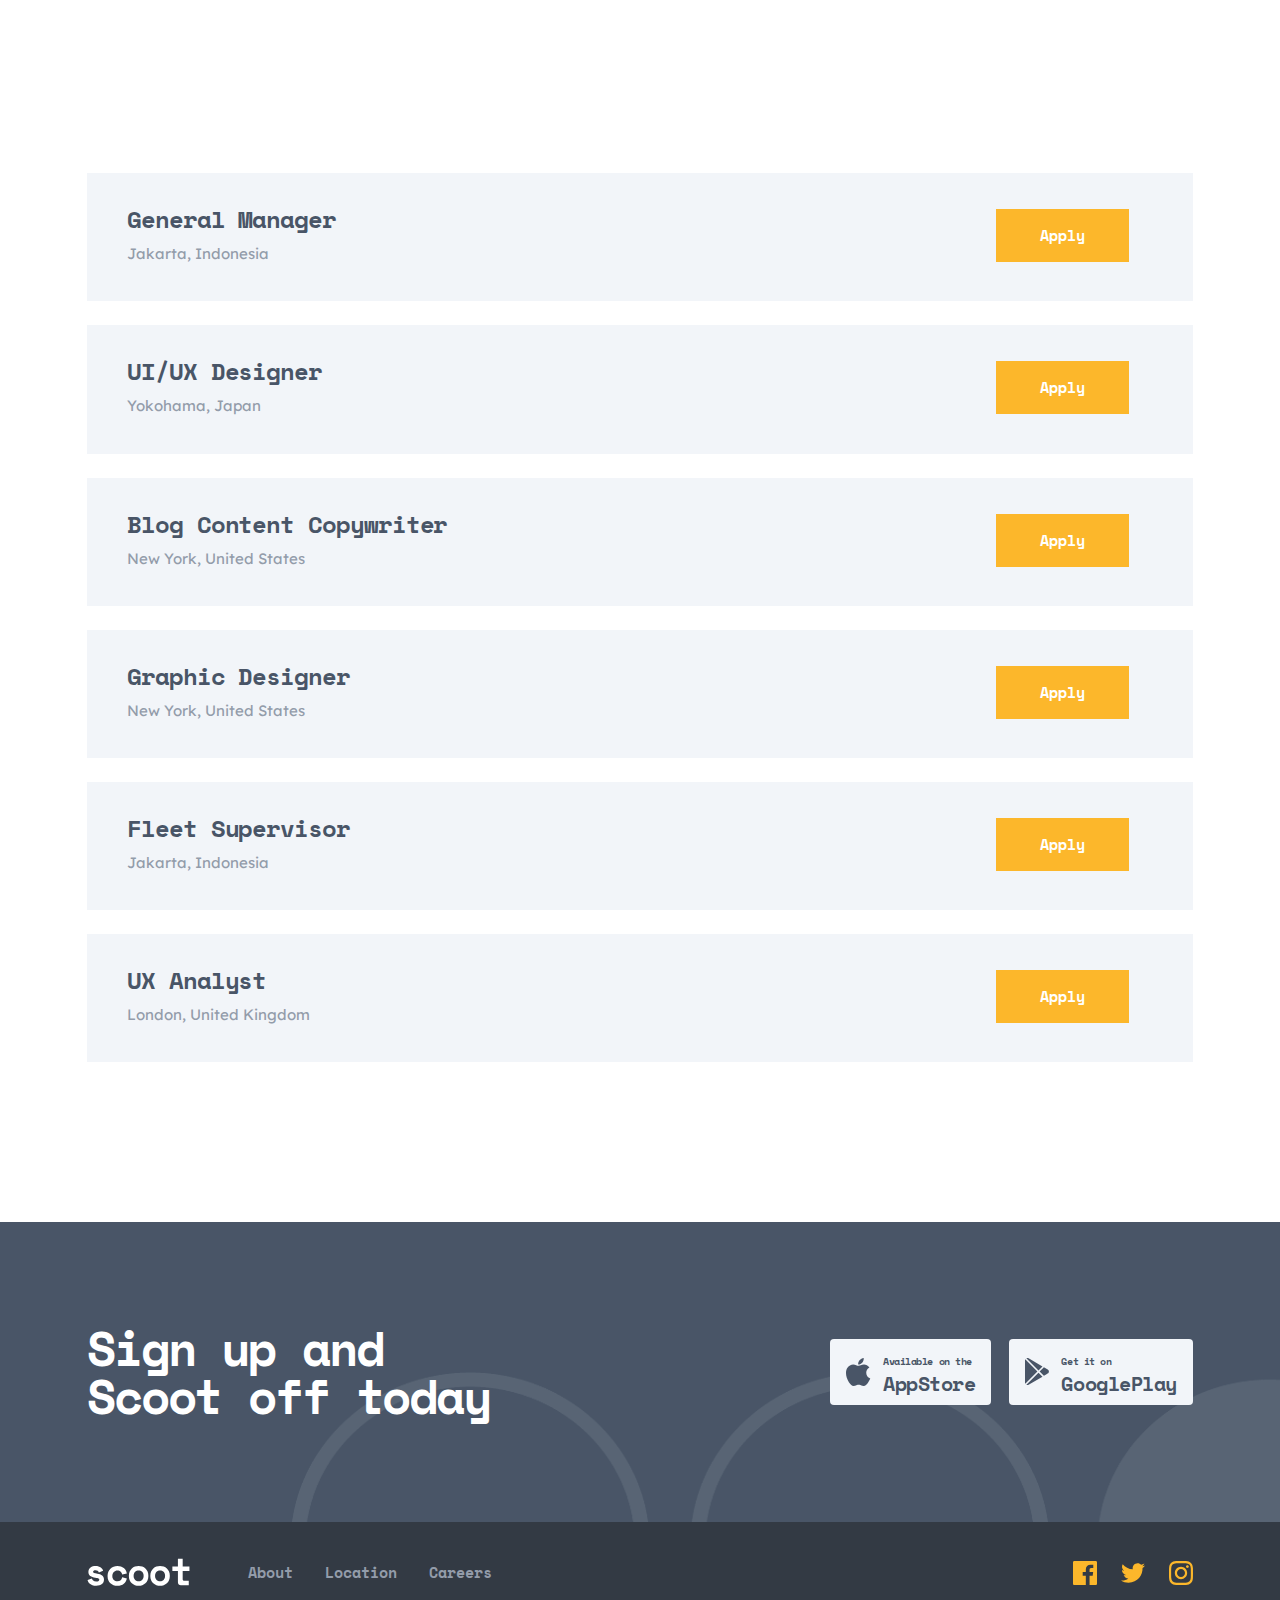
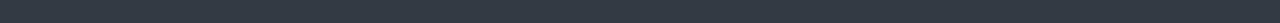
==== commit 6b080a2b: "upload career page" ====
--- a/pages/careers/index.html
+++ b/pages/careers/index.html
@@ -45,11 +45,11 @@
           <!-- NAV__LIST -->
           <ul class="site-nav__list">
             <li class="site-nav__item">
-              <a href="./" class="site-nav__link"> About </a>
+              <a href="../about/" class="site-nav__link"> About </a>
             </li>
 
             <li class="site-nav__item">
-              <a href="../locations/" class="site-nav__link"> Location </a>
+              <a href="./" class="site-nav__link"> Location </a>
             </li>
 
             <li class="site-nav__item">
@@ -106,7 +106,133 @@
             <img src="../../images/png/career-hero-img.png" class="hero__img" />
           </div>
 
-          <img src="" class="abs-img">
+          <img src="../../images/png/career-arrow.png" class="abs-img" />
+        </div>
+      </section>
+
+      <section class="why">
+        <div class="container">
+          <h2 class="why__title">Why join us?</h2>
+
+          <ul class="why__list">
+            <li class="why__item">
+              <div class="why__img-wrapper">
+                <img src="../../images/png/iPhone.png" class="why__img" />
+
+                <h4 class="why__img-number">01</h4>
+              </div>
+
+              <div class="why__info">
+                <h4 class="why__title">Our tech</h4>
+
+                <p class="why__text">
+                  We’re using cutting edge technology to drive accessible urban
+                  transportation forward. Our fully electric scooters are a joy
+                  to ride!
+                </p>
+              </div>
+            </li>
+
+            <li class="why__item">
+              <div class="why__img-wrapper">
+                <img src="../../images/png/scoot.png" class="why__img" />
+
+                <h4 class="why__img-number">02</h4>
+              </div>
+
+              <div class="why__info">
+                <h4 class="why__title">Our integrity</h4>
+
+                <p class="vwhy_text">
+                  We are fully committed to deliver a great yet safe,
+                  sustainable micro-mobility experience in every city we serve.
+                </p>
+              </div>
+            </li>
+
+            <li class="why__item">
+              <div class="why__img-wrapper">
+                <img src="../../images/png/people.png" class="why__img" />
+
+                <h4 class="why__img-number">03</h4>
+              </div>
+
+              <div class="why__info">
+                <h4 class="why__title">Our community</h4>
+
+                <p class="why__text">
+                  We support every community we serve. All workers are paid a
+                  living wage based on their location and are Scoot employees.
+                </p>
+              </div>
+            </li>
+          </ul>
+        </div>
+      </section>
+
+      <section class="staff">
+        <div class="container">
+          <ul class="staff__list">
+            <li class="staff__item">
+              <div class="staff__info">
+                <h4 class="staff__title">General Manager</h4>
+
+                <p class="staff__text">Jakarta, Indonesia</p>
+              </div>
+
+              <a href="./" class="staff__btn site-btn">Apply</a>
+            </li>
+
+            <li class="staff__item">
+              <div class="staff__info">
+                <h4 class="staff__title">UI/UX Designer</h4>
+
+                <p class="staff__text">Yokohama, Japan</p>
+              </div>
+
+              <a href="./" class="staff__btn site-btn">Apply</a>
+            </li>
+
+            <li class="staff__item">
+              <div class="staff__info">
+                <h4 class="staff__title">Blog Content Copywriter</h4>
+
+                <p class="staff__text">New York, United States</p>
+              </div>
+
+              <a href="./" class="staff__btn site-btn">Apply</a>
+            </li>
+
+            <li class="staff__item">
+              <div class="staff__info">
+                <h4 class="staff__title">Graphic Designer</h4>
+
+                <p class="staff__text">New York, United States</p>
+              </div>
+
+              <a href="./" class="staff__btn site-btn">Apply</a>
+            </li>
+
+            <li class="staff__item">
+              <div class="staff__info">
+                <h4 class="staff__title">Fleet Supervisor</h4>
+
+                <p class="staff__text">Jakarta, Indonesia</p>
+              </div>
+
+              <a href="./" class="staff__btn site-btn">Apply</a>
+            </li>
+
+            <li class="staff__item">
+              <div class="staff__info">
+                <h4 class="staff__title">UX Analyst</h4>
+
+                <p class="staff__text">London, United Kingdom</p>
+              </div>
+
+              <a href="./" class="staff__btn site-btn">Apply</a>
+            </li>
+          </ul>
         </div>
       </section>
     </main>
--- a/css/main.css
+++ b/css/main.css
@@ -691,6 +691,120 @@
   overflow: hidden;
 }
 
+.career .hero {
+  background-image: url("../images/png/cicle-bg.png");
+  background-repeat: no-repeat;
+  background-position: center right;
+  padding-top: 12rem;
+  padding-bottom: 12rem;
+  position: relative;
+}
+.career .hero .container {
+  display: flex;
+  justify-content: space-between;
+  align-items: center;
+}
+.career .hero__info {
+  max-width: 445px;
+}
+.career .hero__title {
+  margin-bottom: 2.4rem;
+}
+.career .hero__text {
+  margin-bottom: 4rem;
+}
+.career .hero__img-wrapper {
+  width: 445px;
+  border-radius: 50%;
+  overflow: hidden;
+}
+.career .hero .abs-img {
+  position: absolute;
+  bottom: auto;
+  top: 420px;
+  right: 0;
+}
+.career .why {
+  padding-top: 6rem;
+  padding-bottom: 6rem;
+}
+.career .why .container {
+  display: flex;
+  flex-direction: column;
+  align-items: center;
+  gap: 2.5rem;
+}
+.career .why__list {
+  width: 100%;
+  display: flex;
+  justify-content: space-between;
+  gap: 3rem;
+}
+.career .why__item {
+  width: 350px;
+  display: flex;
+  flex-direction: column;
+  align-items: center;
+  gap: 8.7rem;
+}
+.career .why__img {
+  border-radius: 50%;
+}
+.career .why__img-wrapper {
+  position: relative;
+  width: 240px;
+  height: 240px;
+}
+.career .why__img-number {
+  width: 96px;
+  height: 96px;
+  position: absolute;
+  right: 30%;
+  bottom: -55px;
+  display: flex;
+  align-items: center;
+  justify-content: center;
+  border-radius: 60%;
+  background-color: #fcb72b;
+}
+.career .why__img__info {
+  text-align: center;
+}
+.career .why__img__title {
+  margin-bottom: 2.7rem;
+}
+.career .why__info {
+  text-align: center;
+}
+.career .why__title {
+  margin-bottom: 2.7rem;
+}
+.career .staff {
+  padding-top: 12rem;
+  padding-bottom: 16rem;
+}
+.career .staff__list {
+  display: flex;
+  flex-direction: column;
+  gap: 2.4rem;
+}
+.career .staff__item {
+  display: flex;
+  justify-content: space-between;
+  align-items: center;
+  background-color: #f2f5f9;
+  padding-top: 3.2rem;
+  padding-right: 6.4rem;
+  padding-bottom: 3.5rem;
+  padding-left: 4rem;
+}
+.career .staff__title {
+  margin-bottom: 0.8rem;
+}
+.career .staff__btn {
+  margin: 0;
+}
+
 .about .mobility {
   padding-top: 6rem;
 }
@@ -966,6 +1080,18 @@
     top: 0;
   }
 }
+@media screen and (max-width: 1020px) {
+  .career .hero .container {
+    flex-direction: column-reverse;
+    gap: 6.4rem;
+    align-items: center;
+    text-align: center;
+  }
+  .career .hero .abs-img {
+    width: 95vw;
+    height: 150px;
+  }
+}
 @media screen and (max-width: 972px) {
   .about .values__list {
     flex-direction: column;
@@ -984,6 +1110,11 @@
   }
   .about .faq .groups .cards .card {
     max-width: none;
+  }
+  .career .why__list {
+    flex-direction: column;
+    align-items: center;
+    gap: 5.5rem;
   }
 }
 @media screen and (max-width: 768px) {
@@ -1174,11 +1305,25 @@
   .home .instructions {
     background-position: top left 10vw;
   }
+  .career .staff__item {
+    flex-direction: column;
+    gap: 1.6rem;
+    text-align: center;
+    align-items: center;
+  }
 }
 @media screen and (max-width: 625px) {
   h1 {
     font-size: 4rem;
     line-height: 1;
+  }
+  h2 {
+    font-size: 3.2rem;
+    line-height: 1;
+  }
+  p {
+    font-size: 1.5rem;
+    line-height: 1.67;
   }
   .home .hero {
     background-image: url("../images/png/mobile-bg.png"), url("../images/png/hero-mobile-bg.png");
@@ -1257,6 +1402,19 @@
     margin-bottom: 4.14rem;
   }
 }
+@media screen and (max-width: 566px) {
+  .career .hero__img-wrapper {
+    width: 311px;
+    height: 311px;
+  }
+  .career .hero__img {
+    width: 311px;
+    height: 311px;
+  }
+  .career .hero .abs-img {
+    top: 275px;
+  }
+}
 @media screen and (max-width: 320px) {
   .footer .sign-up__btns {
     flex-direction: column;
